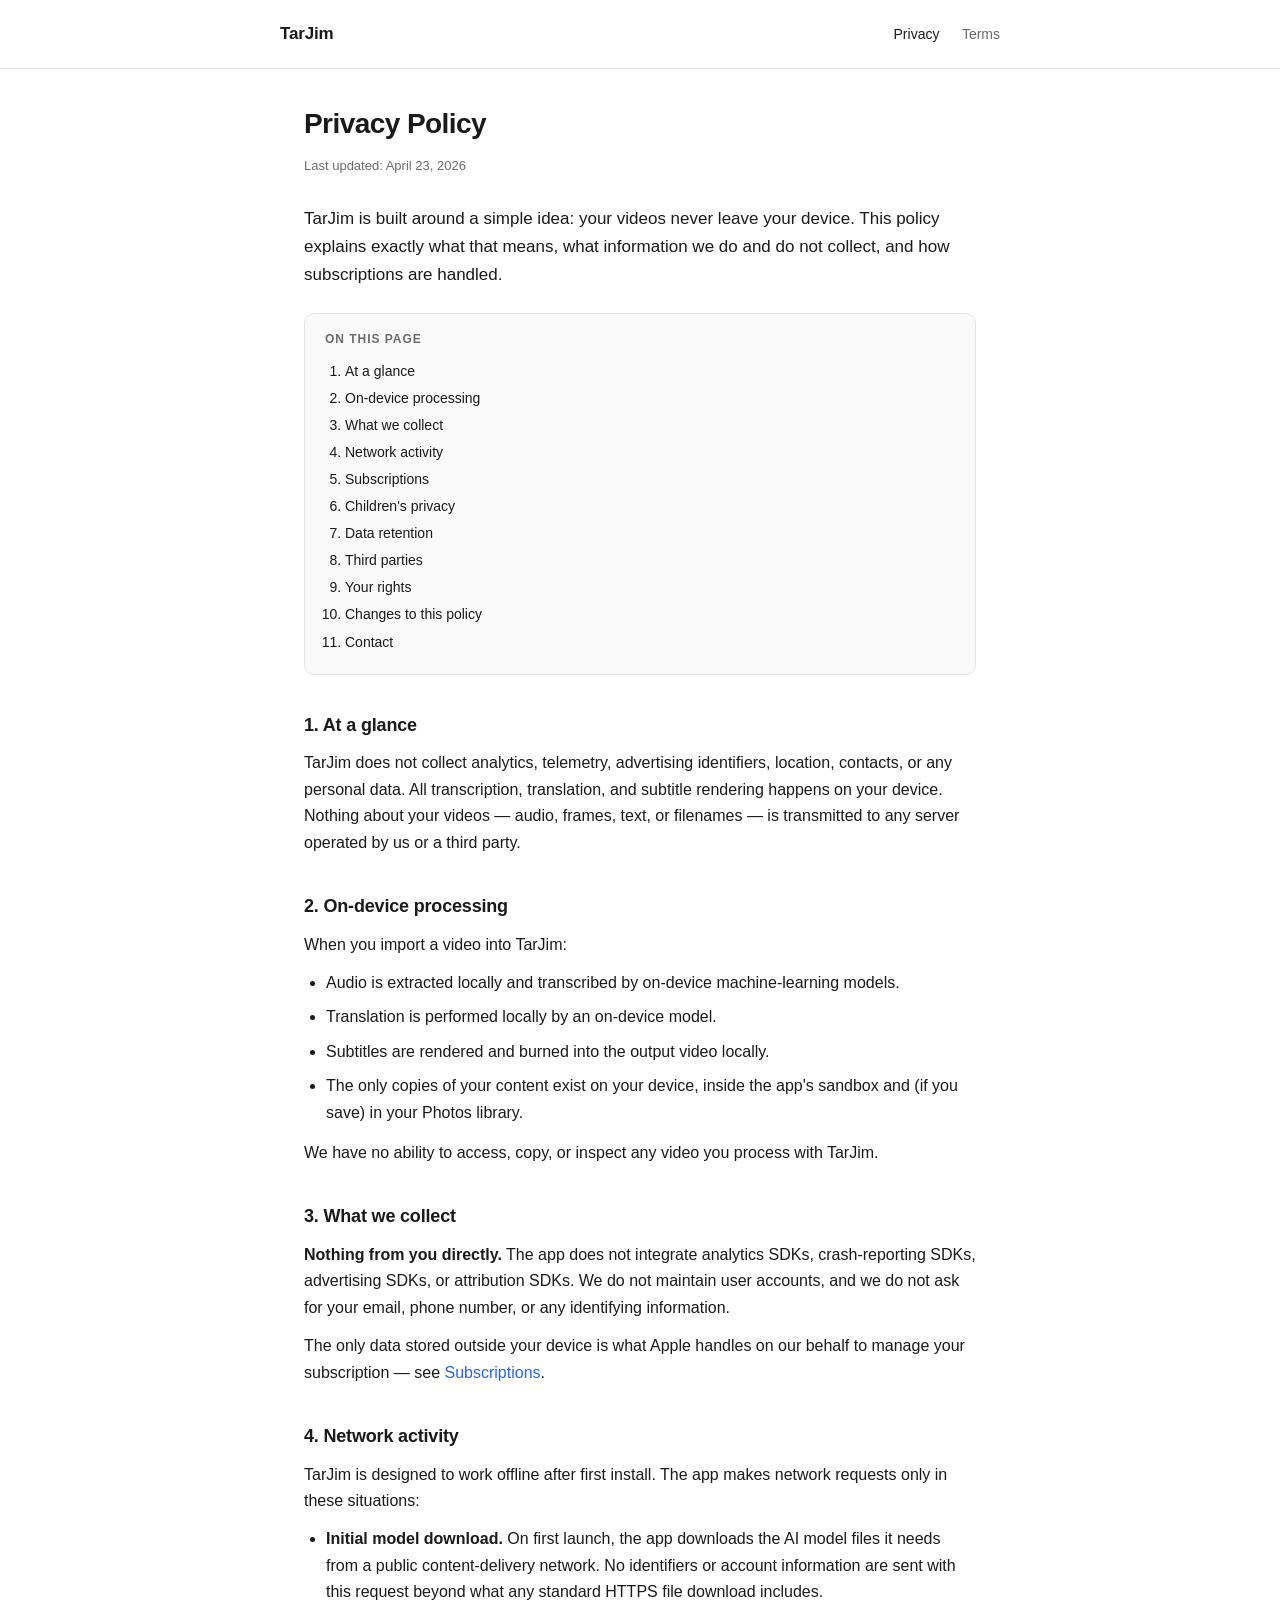
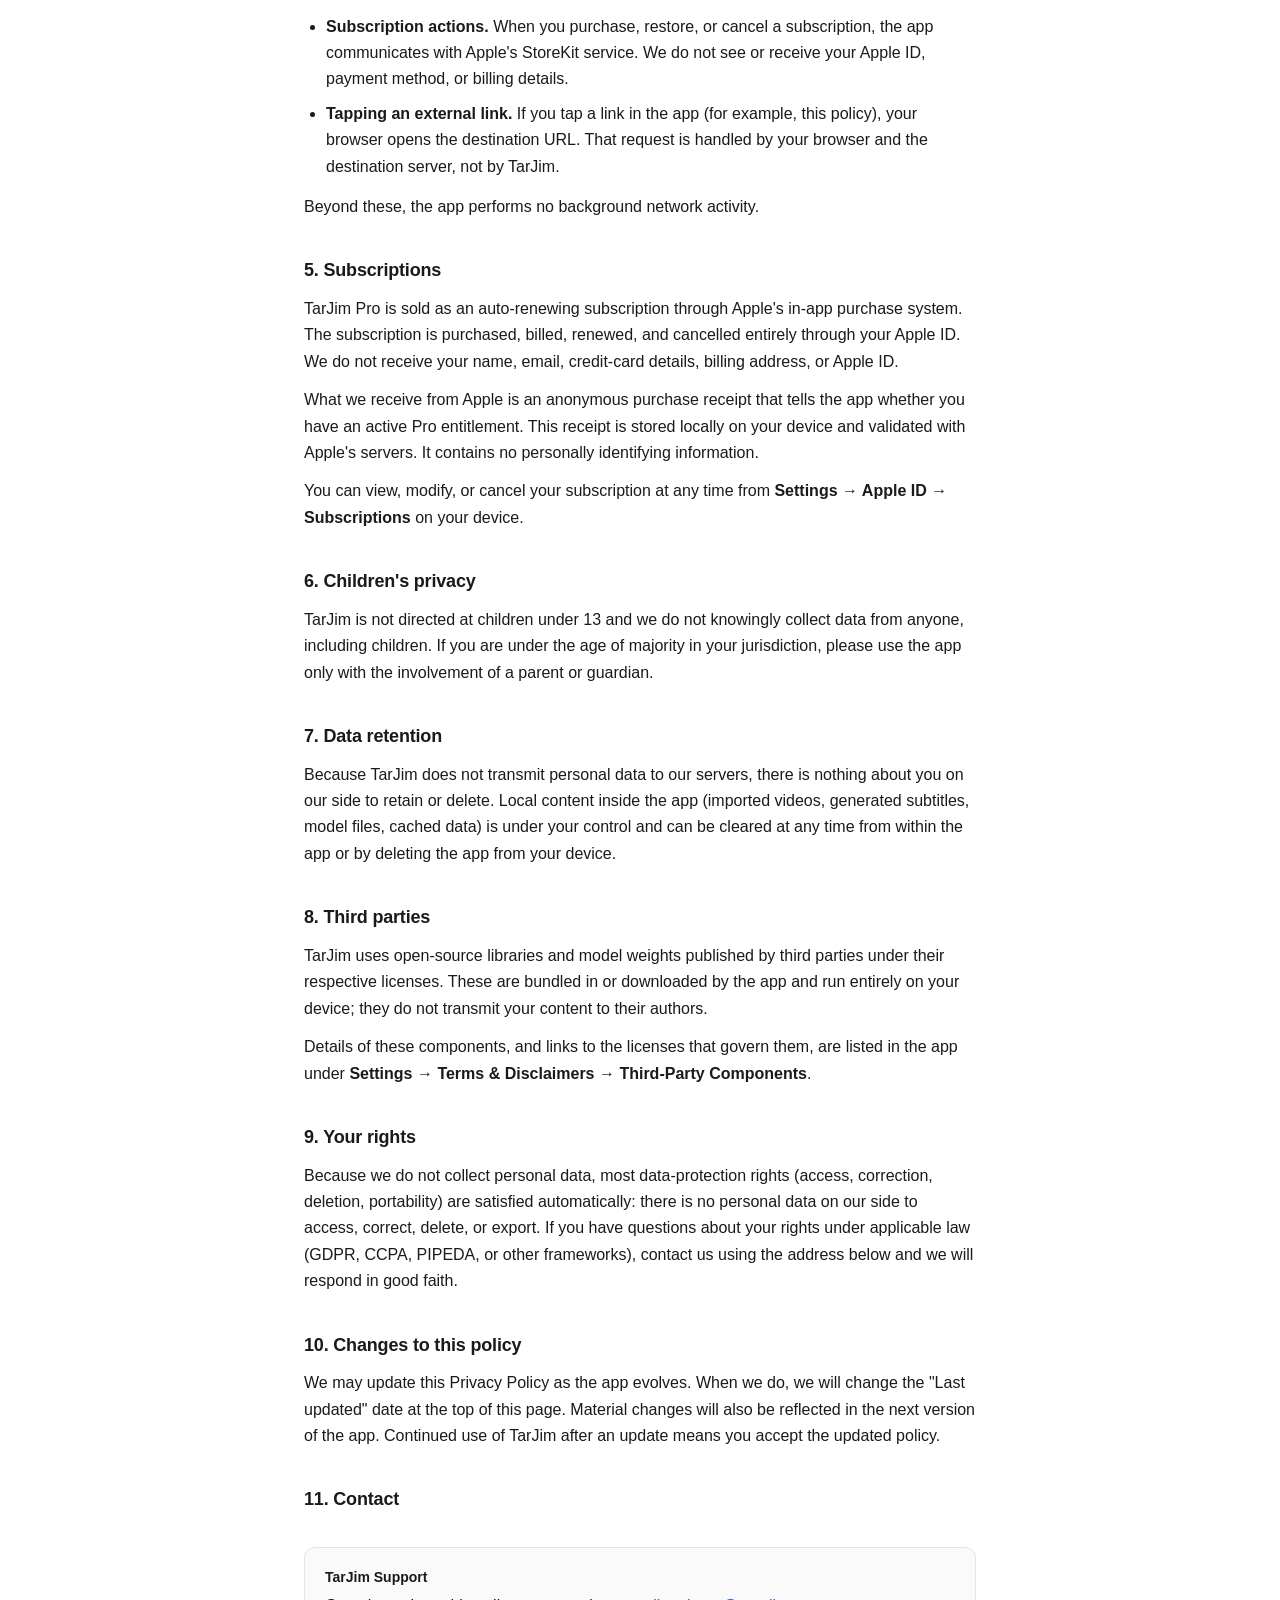
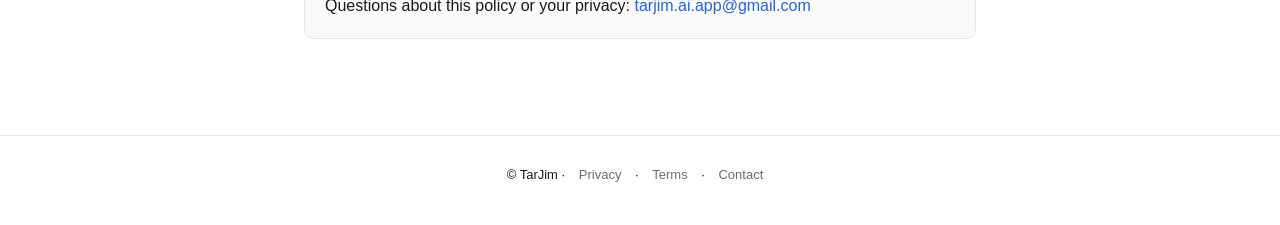
==== privacy.html @ 66be7bd9 "Initial privacy policy and terms of use" ====
<!DOCTYPE html>
<html lang="en">
<head>
    <meta charset="UTF-8">
    <meta name="viewport" content="width=device-width, initial-scale=1.0">
    <title>Privacy Policy — TarJim</title>
    <link rel="stylesheet" href="style.css">
</head>
<body>
    <header class="site">
        <div class="inner">
            <a href="./" class="brand">TarJim</a>
            <nav>
                <a href="privacy.html" class="active">Privacy</a>
                <a href="terms.html">Terms</a>
            </nav>
        </div>
    </header>

    <main>
        <h1>Privacy Policy</h1>
        <p class="meta">Last updated: April 23, 2026</p>

        <p class="lead">TarJim is built around a simple idea: your videos never leave your device. This policy explains exactly what that means, what information we do and do not collect, and how subscriptions are handled.</p>

        <div class="toc">
            <h3>On this page</h3>
            <ol>
                <li><a href="#summary">At a glance</a></li>
                <li><a href="#ondevice">On-device processing</a></li>
                <li><a href="#collect">What we collect</a></li>
                <li><a href="#network">Network activity</a></li>
                <li><a href="#subscriptions">Subscriptions</a></li>
                <li><a href="#children">Children's privacy</a></li>
                <li><a href="#retention">Data retention</a></li>
                <li><a href="#thirdparty">Third parties</a></li>
                <li><a href="#rights">Your rights</a></li>
                <li><a href="#changes">Changes to this policy</a></li>
                <li><a href="#contact">Contact</a></li>
            </ol>
        </div>

        <h2 id="summary">1. At a glance</h2>
        <p>TarJim does not collect analytics, telemetry, advertising identifiers, location, contacts, or any personal data. All transcription, translation, and subtitle rendering happens on your device. Nothing about your videos — audio, frames, text, or filenames — is transmitted to any server operated by us or a third party.</p>

        <h2 id="ondevice">2. On-device processing</h2>
        <p>When you import a video into TarJim:</p>
        <ul>
            <li>Audio is extracted locally and transcribed by on-device machine-learning models.</li>
            <li>Translation is performed locally by an on-device model.</li>
            <li>Subtitles are rendered and burned into the output video locally.</li>
            <li>The only copies of your content exist on your device, inside the app's sandbox and (if you save) in your Photos library.</li>
        </ul>
        <p>We have no ability to access, copy, or inspect any video you process with TarJim.</p>

        <h2 id="collect">3. What we collect</h2>
        <p><strong>Nothing from you directly.</strong> The app does not integrate analytics SDKs, crash-reporting SDKs, advertising SDKs, or attribution SDKs. We do not maintain user accounts, and we do not ask for your email, phone number, or any identifying information.</p>
        <p>The only data stored outside your device is what Apple handles on our behalf to manage your subscription — see <a href="#subscriptions">Subscriptions</a>.</p>

        <h2 id="network">4. Network activity</h2>
        <p>TarJim is designed to work offline after first install. The app makes network requests only in these situations:</p>
        <ul>
            <li><strong>Initial model download.</strong> On first launch, the app downloads the AI model files it needs from a public content-delivery network. No identifiers or account information are sent with this request beyond what any standard HTTPS file download includes.</li>
            <li><strong>Subscription actions.</strong> When you purchase, restore, or cancel a subscription, the app communicates with Apple's StoreKit service. We do not see or receive your Apple ID, payment method, or billing details.</li>
            <li><strong>Tapping an external link.</strong> If you tap a link in the app (for example, this policy), your browser opens the destination URL. That request is handled by your browser and the destination server, not by TarJim.</li>
        </ul>
        <p>Beyond these, the app performs no background network activity.</p>

        <h2 id="subscriptions">5. Subscriptions</h2>
        <p>TarJim Pro is sold as an auto-renewing subscription through Apple's in-app purchase system. The subscription is purchased, billed, renewed, and cancelled entirely through your Apple ID. We do not receive your name, email, credit-card details, billing address, or Apple ID.</p>
        <p>What we receive from Apple is an anonymous purchase receipt that tells the app whether you have an active Pro entitlement. This receipt is stored locally on your device and validated with Apple's servers. It contains no personally identifying information.</p>
        <p>You can view, modify, or cancel your subscription at any time from <strong>Settings → Apple ID → Subscriptions</strong> on your device.</p>

        <h2 id="children">6. Children's privacy</h2>
        <p>TarJim is not directed at children under 13 and we do not knowingly collect data from anyone, including children. If you are under the age of majority in your jurisdiction, please use the app only with the involvement of a parent or guardian.</p>

        <h2 id="retention">7. Data retention</h2>
        <p>Because TarJim does not transmit personal data to our servers, there is nothing about you on our side to retain or delete. Local content inside the app (imported videos, generated subtitles, model files, cached data) is under your control and can be cleared at any time from within the app or by deleting the app from your device.</p>

        <h2 id="thirdparty">8. Third parties</h2>
        <p>TarJim uses open-source libraries and model weights published by third parties under their respective licenses. These are bundled in or downloaded by the app and run entirely on your device; they do not transmit your content to their authors.</p>
        <p>Details of these components, and links to the licenses that govern them, are listed in the app under <strong>Settings → Terms &amp; Disclaimers → Third-Party Components</strong>.</p>

        <h2 id="rights">9. Your rights</h2>
        <p>Because we do not collect personal data, most data-protection rights (access, correction, deletion, portability) are satisfied automatically: there is no personal data on our side to access, correct, delete, or export. If you have questions about your rights under applicable law (GDPR, CCPA, PIPEDA, or other frameworks), contact us using the address below and we will respond in good faith.</p>

        <h2 id="changes">10. Changes to this policy</h2>
        <p>We may update this Privacy Policy as the app evolves. When we do, we will change the "Last updated" date at the top of this page. Material changes will also be reflected in the next version of the app. Continued use of TarJim after an update means you accept the updated policy.</p>

        <h2 id="contact">11. Contact</h2>
        <div class="contact">
            <strong>TarJim Support</strong>
            Questions about this policy or your privacy: <a href="mailto:tarjim.ai.app@gmail.com">tarjim.ai.app@gmail.com</a>
        </div>
    </main>

    <footer class="site">
        <p>&copy; TarJim · <a href="privacy.html">Privacy</a> · <a href="terms.html">Terms</a> · <a href="mailto:tarjim.ai.app@gmail.com">Contact</a></p>
    </footer>
</body>
</html>
---- style.css ----
/* TarJim legal pages */

:root {
    --bg: #ffffff;
    --text: #1a1a1a;
    --muted: #6b6b6b;
    --border: #e5e5e5;
    --accent: #2563eb;
    --card: #fafafa;
}

* {
    box-sizing: border-box;
}

html {
    -webkit-text-size-adjust: 100%;
}

body {
    margin: 0;
    font-family: -apple-system, BlinkMacSystemFont, "Segoe UI", Roboto, Helvetica, Arial, sans-serif;
    font-size: 16px;
    line-height: 1.65;
    color: var(--text);
    background: var(--bg);
}

main {
    max-width: 720px;
    margin: 0 auto;
    padding: 32px 24px 64px;
}

header.site {
    border-bottom: 1px solid var(--border);
    padding: 20px 24px;
    background: var(--bg);
    position: sticky;
    top: 0;
    backdrop-filter: saturate(180%) blur(8px);
    -webkit-backdrop-filter: saturate(180%) blur(8px);
    z-index: 10;
}

header.site .inner {
    max-width: 720px;
    margin: 0 auto;
    display: flex;
    align-items: center;
    justify-content: space-between;
    gap: 16px;
}

header.site .brand {
    font-size: 17px;
    font-weight: 600;
    letter-spacing: -0.01em;
    color: var(--text);
    text-decoration: none;
}

header.site nav a {
    font-size: 14px;
    color: var(--muted);
    text-decoration: none;
    margin-left: 18px;
}

header.site nav a:hover,
header.site nav a.active {
    color: var(--text);
}

h1 {
    font-size: 28px;
    font-weight: 700;
    letter-spacing: -0.02em;
    margin: 0 0 8px;
    color: var(--text);
}

h2 {
    font-size: 18px;
    font-weight: 600;
    letter-spacing: -0.01em;
    margin: 36px 0 10px;
    color: var(--text);
}

p, li {
    margin: 0 0 12px;
    color: var(--text);
}

ul {
    padding-left: 22px;
    margin: 0 0 14px;
}

li {
    margin-bottom: 8px;
}

a {
    color: var(--accent);
    text-decoration: none;
}

a:hover {
    text-decoration: underline;
}

.meta {
    color: var(--muted);
    font-size: 13px;
    margin: 0 0 28px;
}

.lead {
    font-size: 17px;
    color: var(--text);
    margin-bottom: 24px;
}

.toc {
    background: var(--card);
    border: 1px solid var(--border);
    border-radius: 10px;
    padding: 16px 20px;
    margin: 24px 0 36px;
    font-size: 14px;
}

.toc h3 {
    margin: 0 0 10px;
    font-size: 12px;
    font-weight: 600;
    letter-spacing: 0.08em;
    text-transform: uppercase;
    color: var(--muted);
}

.toc ol {
    margin: 0;
    padding-left: 20px;
}

.toc li {
    margin-bottom: 4px;
}

.toc a {
    color: var(--text);
}

.toc a:hover {
    color: var(--accent);
}

footer.site {
    border-top: 1px solid var(--border);
    padding: 28px 24px;
    text-align: center;
    color: var(--muted);
    font-size: 13px;
}

footer.site a {
    color: var(--muted);
    margin: 0 10px;
}

footer.site a:hover {
    color: var(--text);
}

.contact {
    background: var(--card);
    border: 1px solid var(--border);
    border-radius: 10px;
    padding: 18px 20px;
    margin: 32px 0;
}

.contact strong {
    display: block;
    margin-bottom: 4px;
    font-size: 14px;
}

.home-hero {
    text-align: center;
    padding: 48px 24px;
}

.home-hero h1 {
    font-size: 32px;
}

.home-links {
    display: grid;
    grid-template-columns: repeat(auto-fit, minmax(240px, 1fr));
    gap: 16px;
    margin-top: 32px;
}

.home-links a {
    display: block;
    padding: 20px;
    border: 1px solid var(--border);
    border-radius: 12px;
    color: var(--text);
    background: var(--card);
}

.home-links a:hover {
    border-color: var(--accent);
    text-decoration: none;
}

.home-links a strong {
    display: block;
    font-size: 16px;
    margin-bottom: 4px;
}

.home-links a span {
    display: block;
    color: var(--muted);
    font-size: 13px;
}

@media (prefers-color-scheme: dark) {
    :root {
        --bg: #0f0f10;
        --text: #f2f2f2;
        --muted: #9a9a9a;
        --border: #262628;
        --accent: #60a5fa;
        --card: #17171a;
    }
}
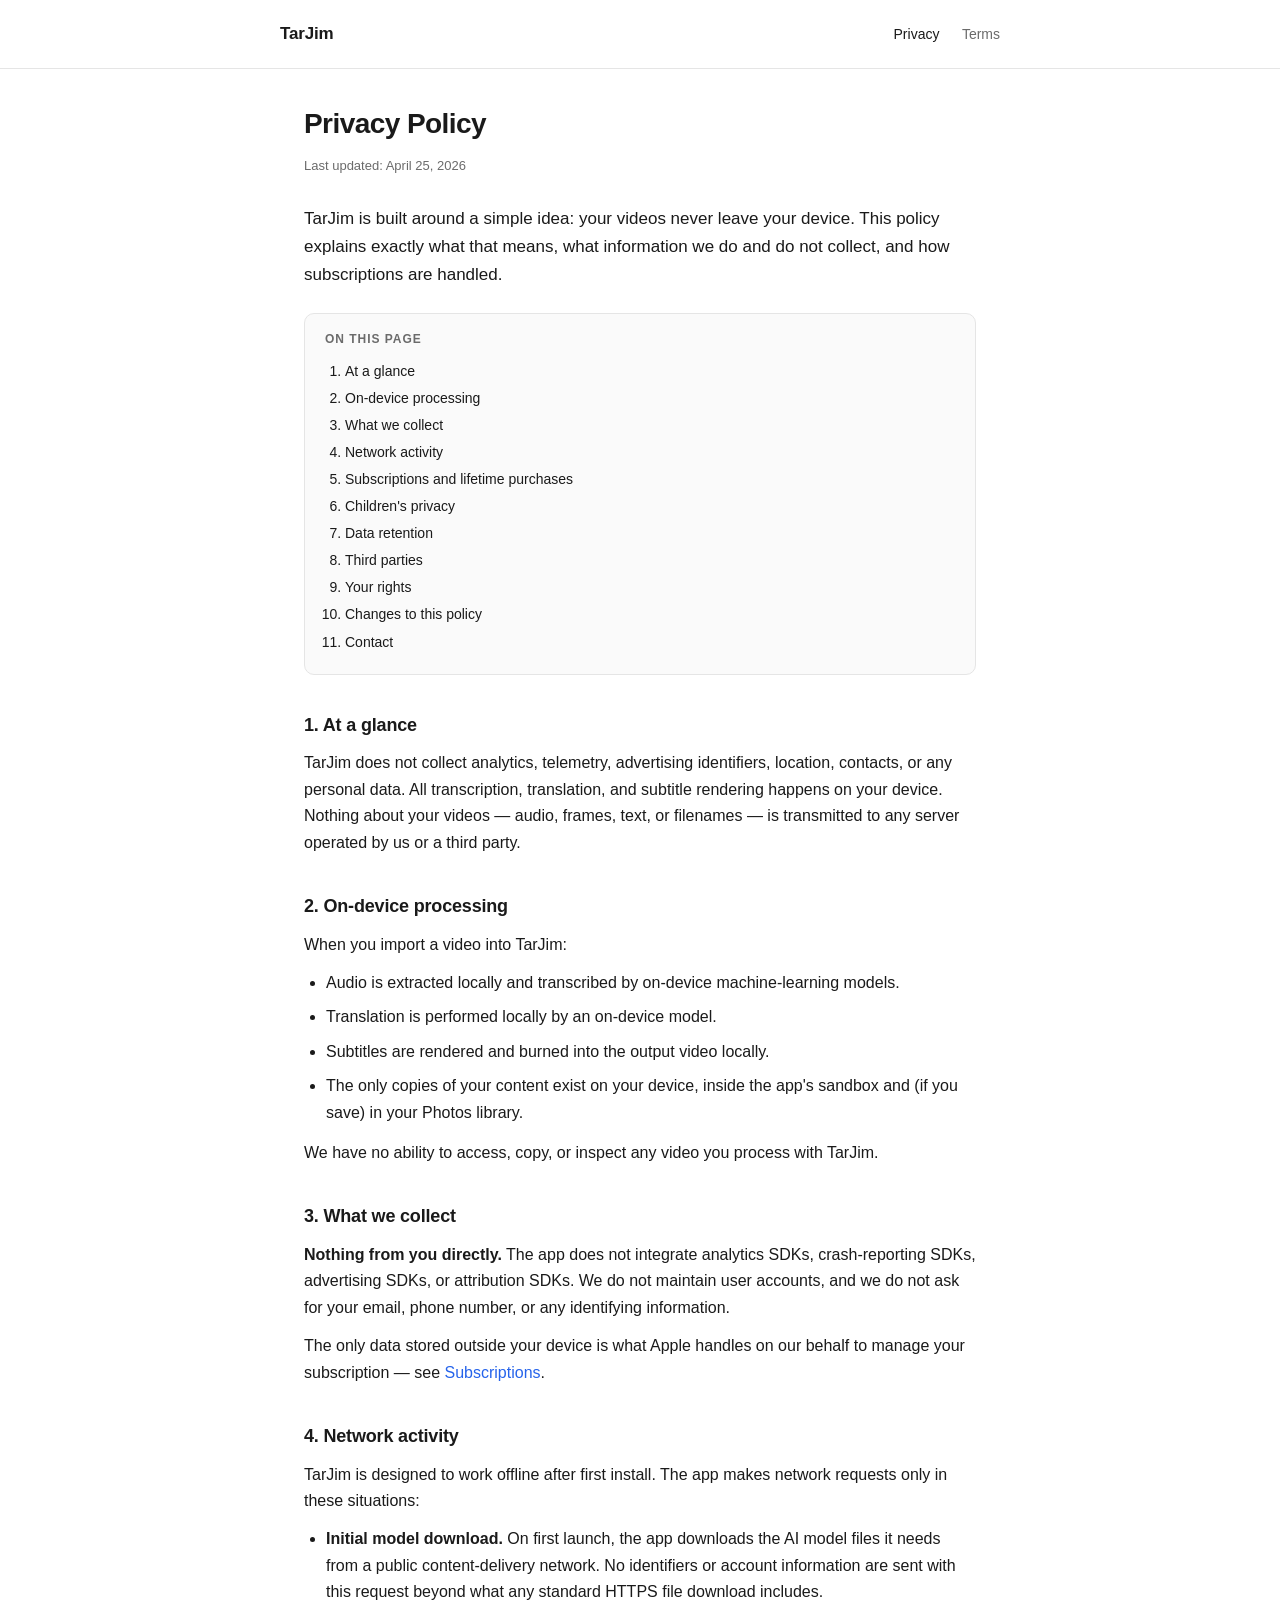
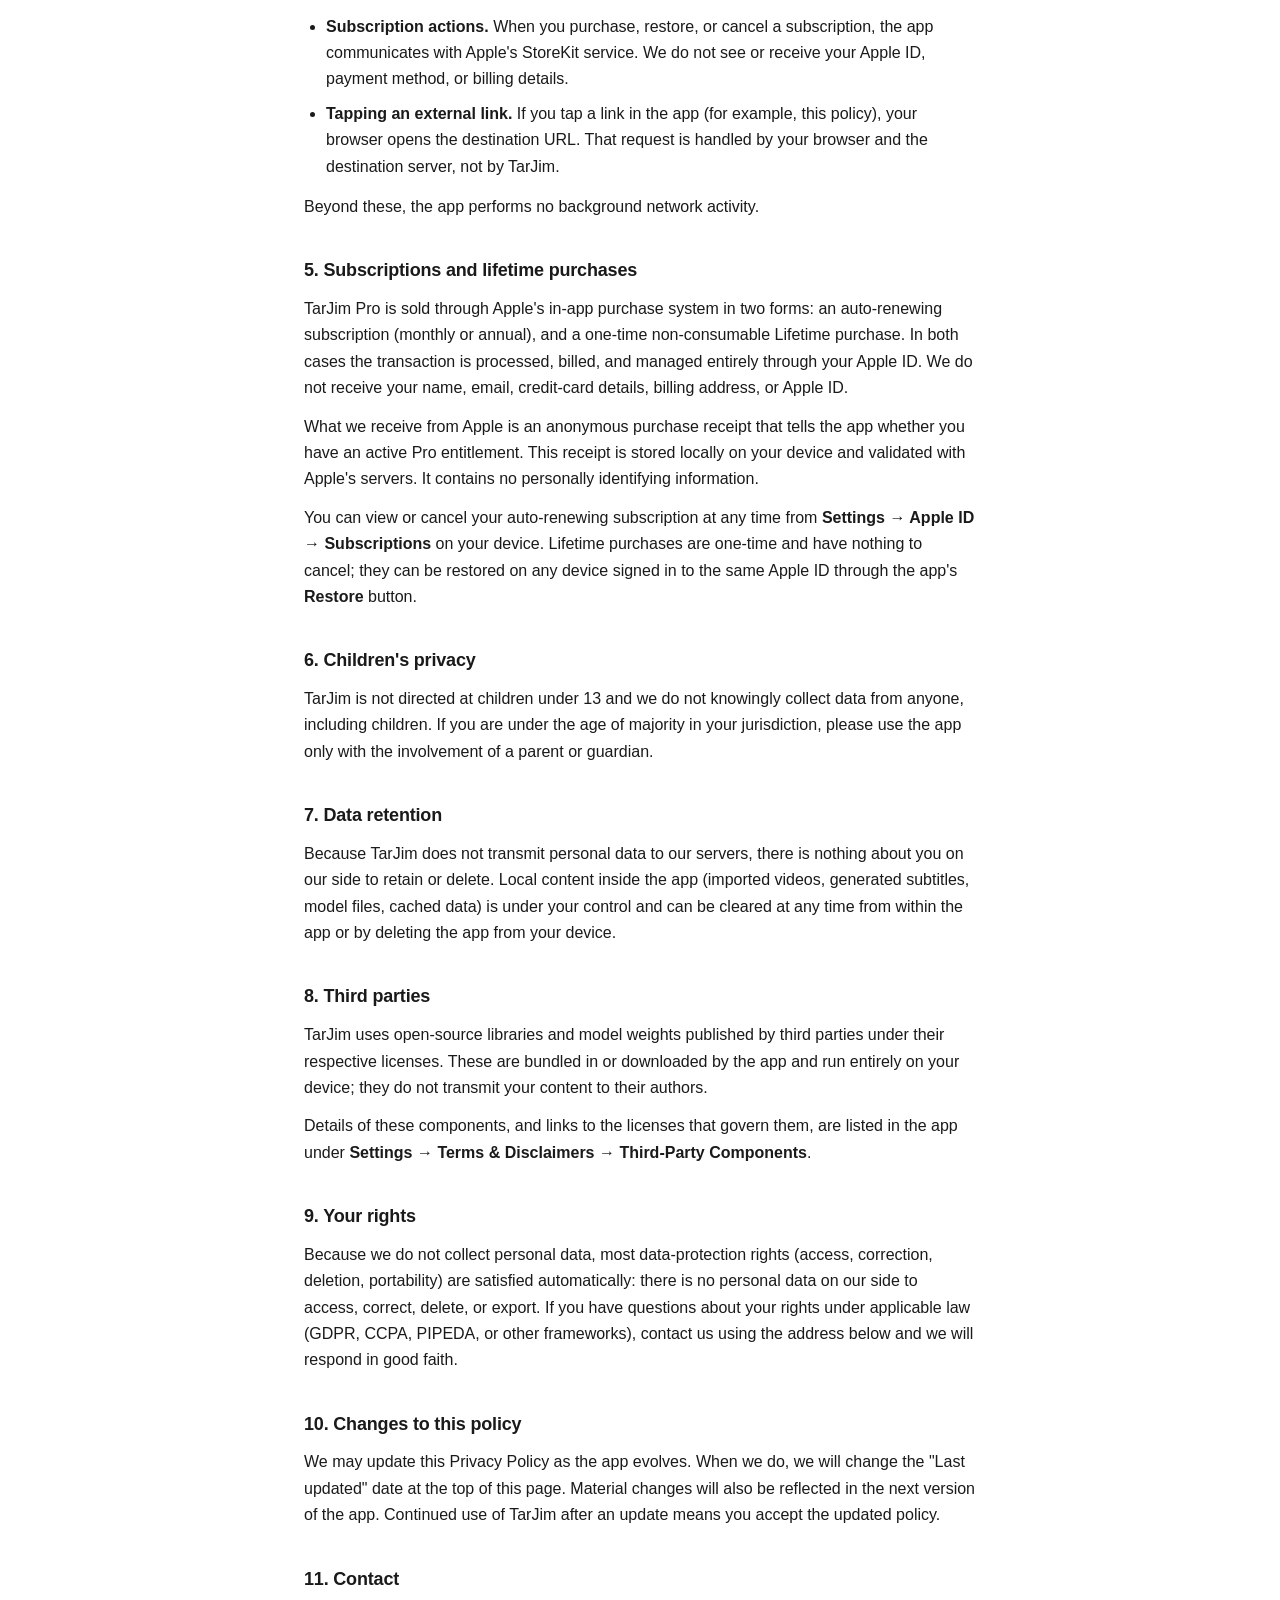
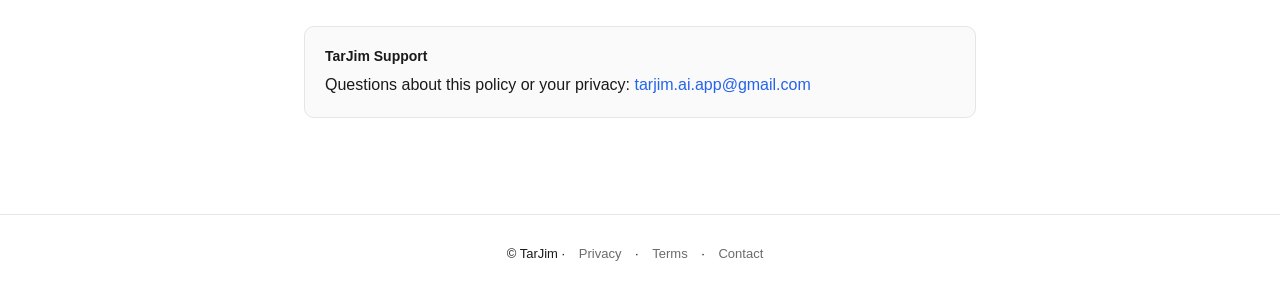
==== commit 7cdd1e82: "Add Religious & Scriptural Content clause; cover Lifetime purchases terms.html   - New clause #4 "Re" ====
--- a/privacy.html
+++ b/privacy.html
@@ -19,7 +19,7 @@
 
     <main>
         <h1>Privacy Policy</h1>
-        <p class="meta">Last updated: April 23, 2026</p>
+        <p class="meta">Last updated: April 25, 2026</p>
 
         <p class="lead">TarJim is built around a simple idea: your videos never leave your device. This policy explains exactly what that means, what information we do and do not collect, and how subscriptions are handled.</p>
 
@@ -30,7 +30,7 @@
                 <li><a href="#ondevice">On-device processing</a></li>
                 <li><a href="#collect">What we collect</a></li>
                 <li><a href="#network">Network activity</a></li>
-                <li><a href="#subscriptions">Subscriptions</a></li>
+                <li><a href="#subscriptions">Subscriptions and lifetime purchases</a></li>
                 <li><a href="#children">Children's privacy</a></li>
                 <li><a href="#retention">Data retention</a></li>
                 <li><a href="#thirdparty">Third parties</a></li>
@@ -66,10 +66,10 @@
         </ul>
         <p>Beyond these, the app performs no background network activity.</p>
 
-        <h2 id="subscriptions">5. Subscriptions</h2>
-        <p>TarJim Pro is sold as an auto-renewing subscription through Apple's in-app purchase system. The subscription is purchased, billed, renewed, and cancelled entirely through your Apple ID. We do not receive your name, email, credit-card details, billing address, or Apple ID.</p>
+        <h2 id="subscriptions">5. Subscriptions and lifetime purchases</h2>
+        <p>TarJim Pro is sold through Apple's in-app purchase system in two forms: an auto-renewing subscription (monthly or annual), and a one-time non-consumable Lifetime purchase. In both cases the transaction is processed, billed, and managed entirely through your Apple ID. We do not receive your name, email, credit-card details, billing address, or Apple ID.</p>
         <p>What we receive from Apple is an anonymous purchase receipt that tells the app whether you have an active Pro entitlement. This receipt is stored locally on your device and validated with Apple's servers. It contains no personally identifying information.</p>
-        <p>You can view, modify, or cancel your subscription at any time from <strong>Settings → Apple ID → Subscriptions</strong> on your device.</p>
+        <p>You can view or cancel your auto-renewing subscription at any time from <strong>Settings → Apple ID → Subscriptions</strong> on your device. Lifetime purchases are one-time and have nothing to cancel; they can be restored on any device signed in to the same Apple ID through the app's <strong>Restore</strong> button.</p>
 
         <h2 id="children">6. Children's privacy</h2>
         <p>TarJim is not directed at children under 13 and we do not knowingly collect data from anyone, including children. If you are under the age of majority in your jurisdiction, please use the app only with the involvement of a parent or guardian.</p>
